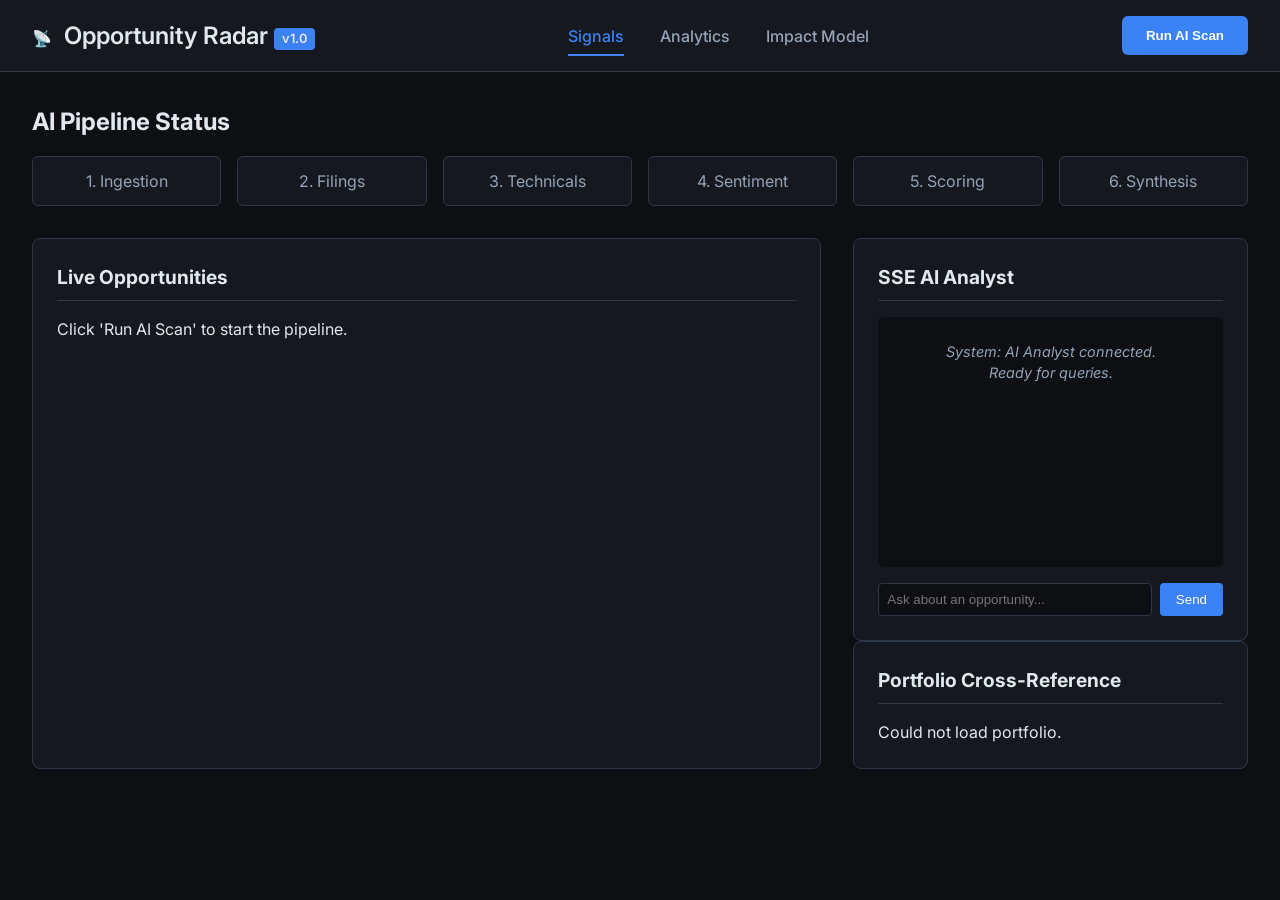
==== frontend/index.html @ d88554c7 "🚀 Initial release — Opportunity Radar v1.0" ====
<!DOCTYPE html>
<html lang="en">
<head>
    <meta charset="UTF-8">
    <meta name="viewport" content="width=device-width, initial-scale=1.0">
    <title>Opportunity Radar | AI FinTech Dashboard</title>
    <link rel="stylesheet" href="styles.css">
    <link href="https://fonts.googleapis.com/css2?family=Inter:wght@300;400;500;600;700&display=swap" rel="stylesheet">
</head>
<body class="dark-theme">
    <div class="scanline"></div>
    <header class="app-header">
        <div class="logo">
            <span class="logo-icon">📡</span>
            <h1>Opportunity Radar <span class="badge">v1.0</span></h1>
        </div>
        <nav class="main-nav">
            <a href="index.html" class="active">Signals</a>
            <a href="charts.html">Analytics</a>
            <a href="impact.html">Impact Model</a>
        </nav>
        <button id="scan-btn" class="primary-btn pulse">Run AI Scan</button>
    </header>

    <main class="dashboard">
        <section class="pipeline-section">
            <h2>AI Pipeline Status</h2>
            <div class="pipeline-stages" id="pipeline-stages">
                <div class="stage" id="stage-ingestion">1. Ingestion</div>
                <div class="stage" id="stage-filing">2. Filings</div>
                <div class="stage" id="stage-technical">3. Technicals</div>
                <div class="stage" id="stage-sentiment">4. Sentiment</div>
                <div class="stage" id="stage-scoring">5. Scoring</div>
                <div class="stage" id="stage-synthesis">6. Synthesis</div>
            </div>
        </section>

        <div class="layout-grid">
            <section class="signals-feed" id="signals-feed">
                <h2>Live Opportunities</h2>
                <div id="signals-container">
                    <p class="empty-state">Click 'Run AI Scan' to start the pipeline.</p>
                </div>
            </section>

            <aside class="sidebar">
                <div class="ai-analyst" id="ai-analyst">
                    <h2>SSE AI Analyst</h2>
                    <div class="chat-window" id="chat-window">
                        <div class="message system">System: AI Analyst connected. Ready for queries.</div>
                    </div>
                    <div class="chat-input-area">
                        <input type="text" id="chat-input" placeholder="Ask about an opportunity..." autocomplete="off">
                        <button id="send-btn">Send</button>
                    </div>
                </div>

                <div class="portfolio-panel" id="portfolio-panel">
                    <h2>Portfolio Cross-Reference</h2>
                    <div id="portfolio-content">
                        Loading...
                    </div>
                </div>
            </aside>
        </div>
    </main>

    <!-- Modal for Raw Signals -->
    <div id="signal-modal" class="modal">
        <div class="modal-content">
            <span class="close-btn">&times;</span>
            <h2 id="modal-title">Signal Details</h2>
            <div id="modal-body"></div>
        </div>
    </div>

    <script src="app.js"></script>
</body>
</html>
---- frontend/styles.css ----
:root {
    --bg-color: #0d0f12;
    --panel-bg: #15181e;
    --text-primary: #e2e8f0;
    --text-secondary: #94a3b8;
    --accent-blue: #3b82f6;
    --accent-green: #10b981;
    --accent-red: #ef4444;
    --border-color: #2d3748;
}

* { box-sizing: border-box; margin: 0; padding: 0; }

body {
    font-family: 'Inter', sans-serif;
    background-color: var(--bg-color);
    color: var(--text-primary);
    line-height: 1.5;
}

.scanline {
    width: 100%;
    height: 100px;
    background: linear-gradient(0deg, rgba(0,0,0,0) 0%, rgba(59, 130, 246, 0.1) 50%, rgba(0,0,0,0) 100%);
    position: fixed;
    top: -100px;
    left: 0;
    pointer-events: none;
    z-index: 9999;
    animation: scanline 8s linear infinite;
}

@keyframes scanline {
    0% { top: -100px; }
    100% { top: 100vh; }
}

.app-header {
    display: flex;
    justify-content: space-between;
    align-items: center;
    padding: 1rem 2rem;
    background-color: var(--panel-bg);
    border-bottom: 1px solid var(--border-color);
}

.logo h1 { font-size: 1.5rem; font-weight: 600; display: inline-block; margin-left: 0.5rem;}
.badge { background: var(--accent-blue); padding: 0.2rem 0.5rem; border-radius: 4px; font-size: 0.8rem; }

.main-nav a {
    color: var(--text-secondary);
    text-decoration: none;
    margin: 0 1rem;
    font-weight: 500;
}
.main-nav a.active { color: var(--accent-blue); border-bottom: 2px solid var(--accent-blue); padding-bottom: 0.5rem; }

.primary-btn {
    background: var(--accent-blue);
    color: white;
    border: none;
    padding: 0.75rem 1.5rem;
    border-radius: 6px;
    font-weight: 600;
    cursor: pointer;
    transition: all 0.2s;
}
.primary-btn:hover { background: #2563eb; }

.dashboard { padding: 2rem; max-width: 1400px; margin: 0 auto; }

.pipeline-section { margin-bottom: 2rem; }
.pipeline-stages { display: flex; gap: 1rem; margin-top: 1rem; }
.stage { flex: 1; text-align: center; padding: 0.75rem; background: var(--panel-bg); border-radius: 6px; border: 1px solid var(--border-color); color: var(--text-secondary); transition: 0.3s; }
.stage.active { background: rgba(59, 130, 246, 0.2); border-color: var(--accent-blue); color: var(--accent-blue); box-shadow: 0 0 10px rgba(59, 130, 246, 0.3); }

.layout-grid { display: grid; grid-template-columns: 2fr 1fr; gap: 2rem; }

.signals-feed, .ai-analyst, .portfolio-panel {
    background: var(--panel-bg);
    border: 1px solid var(--border-color);
    border-radius: 8px;
    padding: 1.5rem;
}
.signals-feed h2, .ai-analyst h2, .portfolio-panel h2 { margin-bottom: 1rem; font-size: 1.2rem; border-bottom: 1px solid var(--border-color); padding-bottom: 0.5rem; }

.signal-card {
    background: var(--bg-color);
    border: 1px solid var(--border-color);
    padding: 1rem;
    border-radius: 6px;
    margin-bottom: 1rem;
    display: flex;
    justify-content: space-between;
    align-items: center;
    cursor: pointer;
    transition: transform 0.2s;
}
.signal-card:hover { transform: translateY(-2px); border-color: var(--accent-blue); }
.signal-header h3 { font-size: 1.2rem; }
.signal-meta { display: flex; gap: 0.5rem; margin-top: 0.5rem; font-size: 0.85rem; }
.pill { padding: 0.2rem 0.5rem; border-radius: 12px; background: #2d3748; }
.pill.bullish { color: var(--accent-green); background: rgba(16, 185, 129, 0.1); border: 1px solid rgba(16, 185, 129, 0.2); }
.pill.bearish { color: var(--accent-red); background: rgba(239, 68, 68, 0.1); border: 1px solid rgba(239, 68, 68, 0.2); }
.score-badge { font-size: 1.5rem; font-weight: bold; color: var(--accent-blue); }

.chat-window { height: 250px; overflow-y: auto; display: flex; flex-direction: column; gap: 0.5rem; margin-bottom: 1rem; background: var(--bg-color); padding: 1rem; border-radius: 6px; }
.message { padding: 0.5rem; border-radius: 6px; max-width: 85%; font-size: 0.9rem; }
.message.system { background: transparent; color: var(--text-secondary); text-align: center; font-style: italic; align-self: center; }
.message.user { background: var(--accent-blue); align-self: flex-end; }
.message.ai { background: #2d3748; align-self: flex-start; }

.chat-input-area { display: flex; gap: 0.5rem; }
.chat-input-area input { flex: 1; padding: 0.5rem; border-radius: 4px; border: 1px solid var(--border-color); background: var(--bg-color); color: white; }
.chat-input-area button { padding: 0.5rem 1rem; border-radius: 4px; border: none; background: var(--accent-blue); color: white; cursor: pointer; }

.modal { display: none; position: fixed; top: 0; left: 0; width: 100%; height: 100%; background: rgba(0,0,0,0.8); z-index: 1000; justify-content: center; align-items: center; }
.modal-content { background: var(--panel-bg); padding: 2rem; border-radius: 8px; width: 500px; max-width: 90%; border: 1px solid var(--border-color); }
.close-btn { float: right; cursor: pointer; font-size: 1.5rem; }
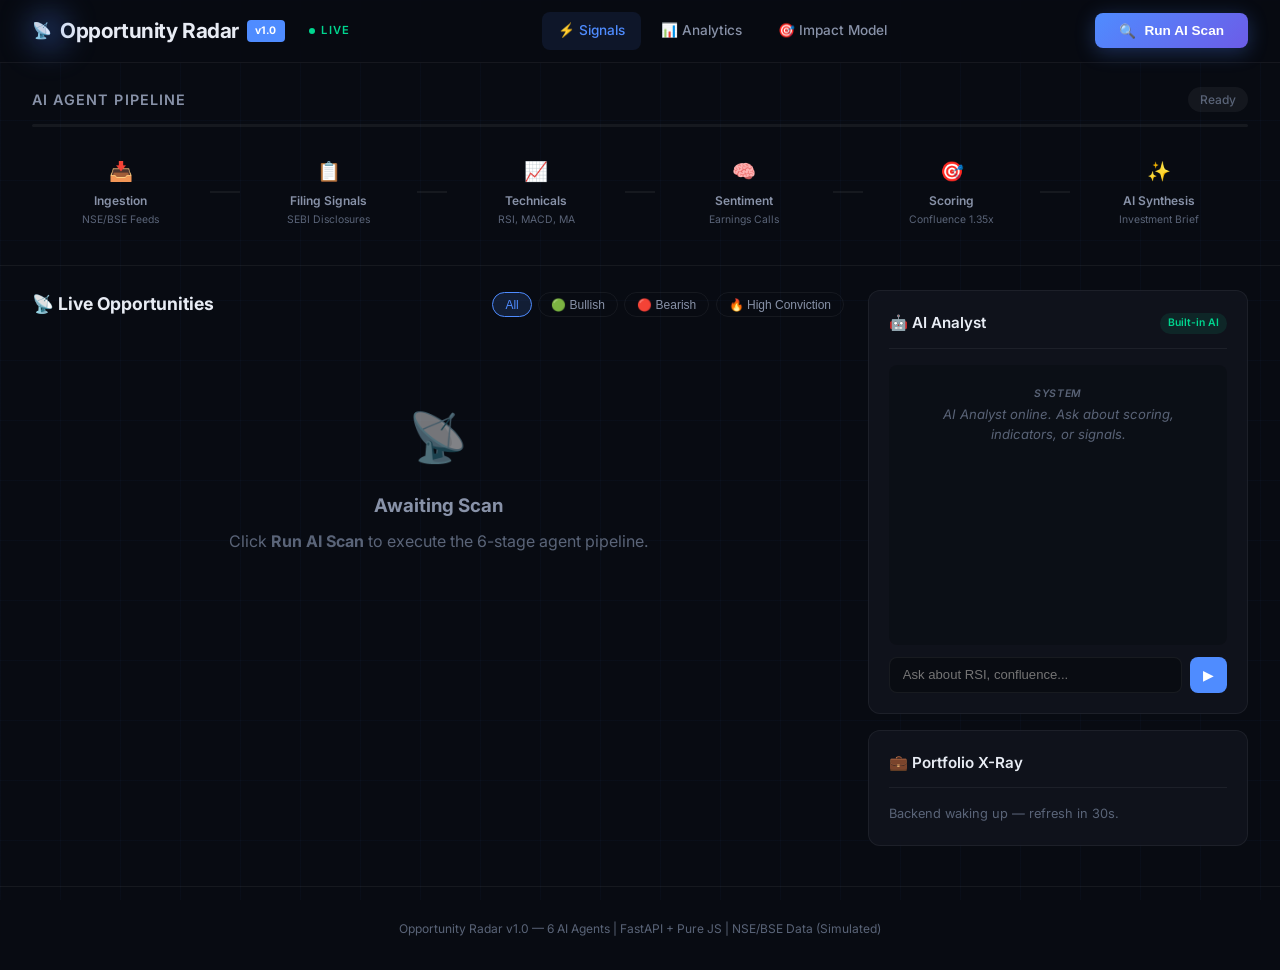
==== commit 987783fd: "Major upgrade: premium UI, real company data, built-in AI chat, rich signals" ====
--- a/frontend/index.html
+++ b/frontend/index.html
@@ -1,79 +1,131 @@
 <!DOCTYPE html>
 <html lang="en">
+
 <head>
     <meta charset="UTF-8">
     <meta name="viewport" content="width=device-width, initial-scale=1.0">
-    <title>Opportunity Radar | AI FinTech Dashboard</title>
+    <title>Opportunity Radar | AI-Powered Indian Market Intelligence</title>
     <link rel="stylesheet" href="styles.css">
-    <link href="https://fonts.googleapis.com/css2?family=Inter:wght@300;400;500;600;700&display=swap" rel="stylesheet">
+    <link href="https://fonts.googleapis.com/css2?family=Inter:wght@300;400;500;600;700;800&display=swap"
+        rel="stylesheet">
 </head>
-<body class="dark-theme">
+
+<body>
     <div class="scanline"></div>
-    <header class="app-header">
-        <div class="logo">
-            <span class="logo-icon">📡</span>
-            <h1>Opportunity Radar <span class="badge">v1.0</span></h1>
+    <div class="grid-bg"></div>
+    <header id="app-header">
+        <div class="header-left">
+            <div class="logo">
+                <div class="logo-pulse"></div><span class="logo-icon">📡</span>
+                <h1>Opportunity Radar</h1><span class="version-badge">v1.0</span>
+            </div>
+            <div class="live-indicator"><span class="live-dot"></span><span>LIVE</span></div>
         </div>
-        <nav class="main-nav">
-            <a href="index.html" class="active">Signals</a>
-            <a href="charts.html">Analytics</a>
-            <a href="impact.html">Impact Model</a>
+        <nav id="main-nav">
+            <a href="index.html" class="nav-link active"><span class="nav-icon">⚡</span> Signals</a>
+            <a href="charts.html" class="nav-link"><span class="nav-icon">📊</span> Analytics</a>
+            <a href="impact.html" class="nav-link"><span class="nav-icon">🎯</span> Impact Model</a>
         </nav>
-        <button id="scan-btn" class="primary-btn pulse">Run AI Scan</button>
+        <button id="scan-btn" class="scan-button"><span class="btn-icon">🔍</span><span>Run AI Scan</span></button>
     </header>
-
-    <main class="dashboard">
-        <section class="pipeline-section">
-            <h2>AI Pipeline Status</h2>
-            <div class="pipeline-stages" id="pipeline-stages">
-                <div class="stage" id="stage-ingestion">1. Ingestion</div>
-                <div class="stage" id="stage-filing">2. Filings</div>
-                <div class="stage" id="stage-technical">3. Technicals</div>
-                <div class="stage" id="stage-sentiment">4. Sentiment</div>
-                <div class="stage" id="stage-scoring">5. Scoring</div>
-                <div class="stage" id="stage-synthesis">6. Synthesis</div>
+    <section id="pipeline-section">
+        <div class="pipeline-header">
+            <h2>AI Agent Pipeline</h2><span id="pipeline-status" class="pipeline-status">Ready</span>
+        </div>
+        <div class="pipeline-track">
+            <div class="pipeline-progress" id="pipeline-progress"></div>
+        </div>
+        <div class="pipeline-stages" id="pipeline-stages">
+            <div class="stage" data-stage="ingestion">
+                <div class="stage-icon">📥</div>
+                <div class="stage-label">Ingestion</div>
+                <div class="stage-desc">NSE/BSE Feeds</div>
             </div>
-        </section>
-
-        <div class="layout-grid">
-            <section class="signals-feed" id="signals-feed">
-                <h2>Live Opportunities</h2>
+            <div class="stage-connector"></div>
+            <div class="stage" data-stage="filing">
+                <div class="stage-icon">📋</div>
+                <div class="stage-label">Filing Signals</div>
+                <div class="stage-desc">SEBI Disclosures</div>
+            </div>
+            <div class="stage-connector"></div>
+            <div class="stage" data-stage="technical">
+                <div class="stage-icon">📈</div>
+                <div class="stage-label">Technicals</div>
+                <div class="stage-desc">RSI, MACD, MA</div>
+            </div>
+            <div class="stage-connector"></div>
+            <div class="stage" data-stage="sentiment">
+                <div class="stage-icon">🧠</div>
+                <div class="stage-label">Sentiment</div>
+                <div class="stage-desc">Earnings Calls</div>
+            </div>
+            <div class="stage-connector"></div>
+            <div class="stage" data-stage="scoring">
+                <div class="stage-icon">🎯</div>
+                <div class="stage-label">Scoring</div>
+                <div class="stage-desc">Confluence 1.35x</div>
+            </div>
+            <div class="stage-connector"></div>
+            <div class="stage" data-stage="synthesis">
+                <div class="stage-icon">✨</div>
+                <div class="stage-label">AI Synthesis</div>
+                <div class="stage-desc">Investment Brief</div>
+            </div>
+        </div>
+    </section>
+    <main id="dashboard">
+        <div class="dashboard-grid">
+            <section id="signals-section">
+                <div class="section-header">
+                    <h2>📡 Live Opportunities</h2>
+                    <div class="filter-pills" id="filter-pills">
+                        <button class="pill active" data-filter="all">All</button>
+                        <button class="pill" data-filter="BULLISH">🟢 Bullish</button>
+                        <button class="pill" data-filter="BEARISH">🔴 Bearish</button>
+                        <button class="pill" data-filter="HIGH">🔥 High Conviction</button>
+                    </div>
+                </div>
                 <div id="signals-container">
-                    <p class="empty-state">Click 'Run AI Scan' to start the pipeline.</p>
+                    <div class="empty-state">
+                        <div class="empty-icon">📡</div>
+                        <h3>Awaiting Scan</h3>
+                        <p>Click <strong>Run AI Scan</strong> to execute the 6-stage agent pipeline.</p>
+                    </div>
                 </div>
             </section>
-
-            <aside class="sidebar">
-                <div class="ai-analyst" id="ai-analyst">
-                    <h2>SSE AI Analyst</h2>
-                    <div class="chat-window" id="chat-window">
-                        <div class="message system">System: AI Analyst connected. Ready for queries.</div>
+            <aside id="sidebar">
+                <div class="glass-card" id="ai-chat-card">
+                    <div class="card-header">
+                        <h3>🤖 AI Analyst</h3><span class="card-badge">Built-in AI</span>
                     </div>
-                    <div class="chat-input-area">
-                        <input type="text" id="chat-input" placeholder="Ask about an opportunity..." autocomplete="off">
-                        <button id="send-btn">Send</button>
+                    <div id="chat-window">
+                        <div class="chat-msg system"><span class="msg-label">System</span>AI Analyst online. Ask about
+                            scoring, indicators, or signals.</div>
                     </div>
+                    <div class="chat-input-row"><input type="text" id="chat-input"
+                            placeholder="Ask about RSI, confluence..." autocomplete="off"><button
+                            id="send-btn">▶</button></div>
                 </div>
-
-                <div class="portfolio-panel" id="portfolio-panel">
-                    <h2>Portfolio Cross-Reference</h2>
+                <div class="glass-card" id="portfolio-card">
+                    <div class="card-header">
+                        <h3>💼 Portfolio X-Ray</h3>
+                    </div>
                     <div id="portfolio-content">
-                        Loading...
+                        <div class="loading-shimmer"></div>
                     </div>
                 </div>
             </aside>
         </div>
     </main>
-
-    <!-- Modal for Raw Signals -->
-    <div id="signal-modal" class="modal">
-        <div class="modal-content">
-            <span class="close-btn">&times;</span>
-            <h2 id="modal-title">Signal Details</h2>
+    <div id="signal-modal" class="modal-overlay">
+        <div class="modal-container"><button class="modal-close" id="modal-close">&times;</button>
             <div id="modal-body"></div>
         </div>
     </div>
-
+    <footer id="app-footer">
+        <p>Opportunity Radar v1.0 — 6 AI Agents | FastAPI + Pure JS | NSE/BSE Data (Simulated)</p>
+    </footer>
     <script src="app.js"></script>
 </body>
-</html>
+
+</html>
--- a/frontend/styles.css
+++ b/frontend/styles.css
@@ -1,119 +1,990 @@
 :root {
-    --bg-color: #0d0f12;
-    --panel-bg: #15181e;
-    --text-primary: #e2e8f0;
-    --text-secondary: #94a3b8;
-    --accent-blue: #3b82f6;
-    --accent-green: #10b981;
-    --accent-red: #ef4444;
-    --border-color: #2d3748;
-}
-
-* { box-sizing: border-box; margin: 0; padding: 0; }
+    --bg-primary: #080b12;
+    --bg-secondary: #0f1219;
+    --bg-card: rgba(17, 21, 30, 0.85);
+    --bg-card-hover: rgba(25, 30, 42, 0.95);
+    --text-primary: #e8ecf4;
+    --text-secondary: #8892a8;
+    --text-muted: #5a6478;
+    --accent: #4f8cff;
+    --accent-glow: rgba(79, 140, 255, 0.3);
+    --green: #00d68f;
+    --green-bg: rgba(0, 214, 143, 0.1);
+    --red: #ff5c5c;
+    --red-bg: rgba(255, 92, 92, 0.1);
+    --amber: #ffb84d;
+    --amber-bg: rgba(255, 184, 77, 0.1);
+    --border: rgba(255, 255, 255, 0.06);
+    --border-hover: rgba(79, 140, 255, 0.3);
+    --radius: 12px;
+    --radius-sm: 8px;
+    --shadow: 0 8px 32px rgba(0, 0, 0, 0.4);
+}
+
+* {
+    box-sizing: border-box;
+    margin: 0;
+    padding: 0;
+}
+
+html {
+    scroll-behavior: smooth;
+}
 
 body {
-    font-family: 'Inter', sans-serif;
-    background-color: var(--bg-color);
+    font-family: 'Inter', -apple-system, BlinkMacSystemFont, sans-serif;
+    background: var(--bg-primary);
     color: var(--text-primary);
-    line-height: 1.5;
-}
-
+    line-height: 1.6;
+    min-height: 100vh;
+    overflow-x: hidden;
+}
+
+/* ── Grid Background ──────────────────────────────── */
+.grid-bg {
+    position: fixed;
+    top: 0;
+    left: 0;
+    width: 100%;
+    height: 100%;
+    background-image:
+        linear-gradient(rgba(79, 140, 255, 0.03) 1px, transparent 1px),
+        linear-gradient(90deg, rgba(79, 140, 255, 0.03) 1px, transparent 1px);
+    background-size: 60px 60px;
+    pointer-events: none;
+    z-index: 0;
+}
+
+/* ── Scanline ─────────────────────────────────────── */
 .scanline {
     width: 100%;
-    height: 100px;
-    background: linear-gradient(0deg, rgba(0,0,0,0) 0%, rgba(59, 130, 246, 0.1) 50%, rgba(0,0,0,0) 100%);
+    height: 120px;
+    background: linear-gradient(0deg, transparent 0%, rgba(79, 140, 255, 0.06) 50%, transparent 100%);
     position: fixed;
-    top: -100px;
+    top: -120px;
     left: 0;
     pointer-events: none;
     z-index: 9999;
-    animation: scanline 8s linear infinite;
+    animation: scanline 6s linear infinite;
 }
 
 @keyframes scanline {
-    0% { top: -100px; }
-    100% { top: 100vh; }
-}
-
-.app-header {
+    0% {
+        top: -120px;
+    }
+
+    100% {
+        top: 100vh;
+    }
+}
+
+/* ── Header ───────────────────────────────────────── */
+#app-header {
+    position: sticky;
+    top: 0;
+    z-index: 100;
     display: flex;
     justify-content: space-between;
     align-items: center;
-    padding: 1rem 2rem;
-    background-color: var(--panel-bg);
-    border-bottom: 1px solid var(--border-color);
-}
-
-.logo h1 { font-size: 1.5rem; font-weight: 600; display: inline-block; margin-left: 0.5rem;}
-.badge { background: var(--accent-blue); padding: 0.2rem 0.5rem; border-radius: 4px; font-size: 0.8rem; }
-
-.main-nav a {
+    padding: 0.75rem 2rem;
+    background: rgba(8, 11, 18, 0.9);
+    backdrop-filter: blur(20px);
+    border-bottom: 1px solid var(--border);
+}
+
+.header-left {
+    display: flex;
+    align-items: center;
+    gap: 1.5rem;
+}
+
+.logo {
+    display: flex;
+    align-items: center;
+    gap: 0.5rem;
+    position: relative;
+}
+
+.logo-pulse {
+    position: absolute;
+    left: -4px;
+    top: 50%;
+    transform: translateY(-50%);
+    width: 40px;
+    height: 40px;
+    border-radius: 50%;
+    background: var(--accent-glow);
+    filter: blur(15px);
+    animation: pulse 2s ease-in-out infinite;
+}
+
+@keyframes pulse {
+
+    0%,
+    100% {
+        opacity: 0.4;
+        transform: translateY(-50%) scale(1);
+    }
+
+    50% {
+        opacity: 0.8;
+        transform: translateY(-50%) scale(1.2);
+    }
+}
+
+.logo h1 {
+    font-size: 1.3rem;
+    font-weight: 700;
+    letter-spacing: -0.02em;
+}
+
+.version-badge {
+    background: var(--accent);
+    color: white;
+    padding: 0.15rem 0.5rem;
+    border-radius: 4px;
+    font-size: 0.65rem;
+    font-weight: 700;
+    letter-spacing: 0.05em;
+}
+
+.live-indicator {
+    display: flex;
+    align-items: center;
+    gap: 0.4rem;
+    font-size: 0.7rem;
+    font-weight: 600;
+    color: var(--green);
+    text-transform: uppercase;
+    letter-spacing: 0.1em;
+}
+
+.live-dot {
+    width: 6px;
+    height: 6px;
+    background: var(--green);
+    border-radius: 50%;
+    animation: blink 1.5s infinite;
+}
+
+@keyframes blink {
+
+    0%,
+    100% {
+        opacity: 1;
+    }
+
+    50% {
+        opacity: 0.3;
+    }
+}
+
+#main-nav {
+    display: flex;
+    gap: 0.25rem;
+}
+
+.nav-link {
     color: var(--text-secondary);
     text-decoration: none;
-    margin: 0 1rem;
+    padding: 0.5rem 1rem;
+    border-radius: var(--radius-sm);
+    font-size: 0.85rem;
     font-weight: 500;
-}
-.main-nav a.active { color: var(--accent-blue); border-bottom: 2px solid var(--accent-blue); padding-bottom: 0.5rem; }
-
-.primary-btn {
-    background: var(--accent-blue);
+    transition: all 0.2s;
+}
+
+.nav-link:hover {
+    color: var(--text-primary);
+    background: rgba(255, 255, 255, 0.05);
+}
+
+.nav-link.active {
+    color: var(--accent);
+    background: rgba(79, 140, 255, 0.1);
+}
+
+.scan-button {
+    display: flex;
+    align-items: center;
+    gap: 0.5rem;
+    background: linear-gradient(135deg, var(--accent), #6c5ce7);
     color: white;
     border: none;
-    padding: 0.75rem 1.5rem;
-    border-radius: 6px;
-    font-weight: 600;
+    padding: 0.6rem 1.5rem;
+    border-radius: var(--radius-sm);
+    font-weight: 600;
+    font-size: 0.85rem;
+    cursor: pointer;
+    transition: all 0.3s;
+    box-shadow: 0 4px 20px var(--accent-glow);
+}
+
+.scan-button:hover {
+    transform: translateY(-1px);
+    box-shadow: 0 6px 30px var(--accent-glow);
+}
+
+.scan-button:disabled {
+    opacity: 0.6;
+    cursor: not-allowed;
+    transform: none;
+}
+
+/* ── Pipeline ─────────────────────────────────────── */
+#pipeline-section {
+    padding: 1.5rem 2rem;
+    position: relative;
+    z-index: 1;
+    border-bottom: 1px solid var(--border);
+}
+
+.pipeline-header {
+    display: flex;
+    justify-content: space-between;
+    align-items: center;
+    margin-bottom: 0.75rem;
+}
+
+.pipeline-header h2 {
+    font-size: 0.9rem;
+    font-weight: 600;
+    color: var(--text-secondary);
+    text-transform: uppercase;
+    letter-spacing: 0.08em;
+}
+
+.pipeline-status {
+    font-size: 0.75rem;
+    padding: 0.2rem 0.75rem;
+    border-radius: 20px;
+    background: rgba(255, 255, 255, 0.05);
+    color: var(--text-muted);
+    font-weight: 500;
+}
+
+.pipeline-status.running {
+    color: var(--amber);
+    background: var(--amber-bg);
+}
+
+.pipeline-status.complete {
+    color: var(--green);
+    background: var(--green-bg);
+}
+
+.pipeline-track {
+    height: 3px;
+    background: var(--border);
+    border-radius: 2px;
+    margin-bottom: 1rem;
+    overflow: hidden;
+}
+
+.pipeline-progress {
+    height: 100%;
+    width: 0%;
+    background: linear-gradient(90deg, var(--accent), var(--green));
+    border-radius: 2px;
+    transition: width 0.5s ease;
+}
+
+.pipeline-stages {
+    display: flex;
+    align-items: center;
+    gap: 0;
+    justify-content: space-between;
+}
+
+.stage {
+    flex: 1;
+    text-align: center;
+    padding: 0.75rem 0.5rem;
+    border-radius: var(--radius-sm);
+    transition: all 0.3s;
+    border: 1px solid transparent;
+    cursor: default;
+}
+
+.stage-icon {
+    font-size: 1.2rem;
+    margin-bottom: 0.25rem;
+}
+
+.stage-label {
+    font-size: 0.75rem;
+    font-weight: 600;
+    color: var(--text-secondary);
+}
+
+.stage-desc {
+    font-size: 0.65rem;
+    color: var(--text-muted);
+    margin-top: 0.1rem;
+}
+
+.stage.active {
+    background: rgba(79, 140, 255, 0.08);
+    border-color: var(--border-hover);
+}
+
+.stage.active .stage-label {
+    color: var(--accent);
+}
+
+.stage.done {
+    background: rgba(0, 214, 143, 0.05);
+}
+
+.stage.done .stage-label {
+    color: var(--green);
+}
+
+.stage-connector {
+    width: 30px;
+    height: 2px;
+    background: var(--border);
+    flex-shrink: 0;
+}
+
+/* ── Dashboard Grid ───────────────────────────────── */
+#dashboard {
+    padding: 1.5rem 2rem;
+    position: relative;
+    z-index: 1;
+}
+
+.dashboard-grid {
+    display: grid;
+    grid-template-columns: 1fr 380px;
+    gap: 1.5rem;
+}
+
+/* ── Section Headers ──────────────────────────────── */
+.section-header {
+    display: flex;
+    justify-content: space-between;
+    align-items: center;
+    margin-bottom: 1rem;
+    flex-wrap: wrap;
+    gap: 0.75rem;
+}
+
+.section-header h2 {
+    font-size: 1.1rem;
+    font-weight: 700;
+}
+
+/* ── Filter Pills ────────────────────────────────── */
+.filter-pills {
+    display: flex;
+    gap: 0.4rem;
+}
+
+.pill {
+    padding: 0.3rem 0.75rem;
+    border-radius: 20px;
+    border: 1px solid var(--border);
+    background: transparent;
+    color: var(--text-secondary);
+    font-size: 0.75rem;
+    font-weight: 500;
     cursor: pointer;
     transition: all 0.2s;
 }
-.primary-btn:hover { background: #2563eb; }
-
-.dashboard { padding: 2rem; max-width: 1400px; margin: 0 auto; }
-
-.pipeline-section { margin-bottom: 2rem; }
-.pipeline-stages { display: flex; gap: 1rem; margin-top: 1rem; }
-.stage { flex: 1; text-align: center; padding: 0.75rem; background: var(--panel-bg); border-radius: 6px; border: 1px solid var(--border-color); color: var(--text-secondary); transition: 0.3s; }
-.stage.active { background: rgba(59, 130, 246, 0.2); border-color: var(--accent-blue); color: var(--accent-blue); box-shadow: 0 0 10px rgba(59, 130, 246, 0.3); }
-
-.layout-grid { display: grid; grid-template-columns: 2fr 1fr; gap: 2rem; }
-
-.signals-feed, .ai-analyst, .portfolio-panel {
-    background: var(--panel-bg);
-    border: 1px solid var(--border-color);
-    border-radius: 8px;
-    padding: 1.5rem;
-}
-.signals-feed h2, .ai-analyst h2, .portfolio-panel h2 { margin-bottom: 1rem; font-size: 1.2rem; border-bottom: 1px solid var(--border-color); padding-bottom: 0.5rem; }
-
+
+.pill:hover {
+    border-color: var(--text-muted);
+    color: var(--text-primary);
+}
+
+.pill.active {
+    background: rgba(79, 140, 255, 0.15);
+    border-color: var(--accent);
+    color: var(--accent);
+}
+
+/* ── Empty State ──────────────────────────────────── */
+.empty-state {
+    text-align: center;
+    padding: 4rem 2rem;
+    color: var(--text-muted);
+}
+
+.empty-icon {
+    font-size: 3rem;
+    margin-bottom: 1rem;
+    opacity: 0.5;
+}
+
+.empty-state h3 {
+    color: var(--text-secondary);
+    margin-bottom: 0.5rem;
+}
+
+/* ── Signal Cards ─────────────────────────────────── */
 .signal-card {
-    background: var(--bg-color);
-    border: 1px solid var(--border-color);
+    background: var(--bg-card);
+    border: 1px solid var(--border);
+    border-radius: var(--radius);
+    padding: 1.25rem;
+    margin-bottom: 0.75rem;
+    cursor: pointer;
+    transition: all 0.25s;
+    position: relative;
+    overflow: hidden;
+}
+
+.signal-card::before {
+    content: '';
+    position: absolute;
+    top: 0;
+    left: 0;
+    width: 3px;
+    height: 100%;
+    border-radius: 3px 0 0 3px;
+}
+
+.signal-card.bullish::before {
+    background: var(--green);
+}
+
+.signal-card.bearish::before {
+    background: var(--red);
+}
+
+.signal-card.neutral::before {
+    background: var(--text-muted);
+}
+
+.signal-card:hover {
+    background: var(--bg-card-hover);
+    border-color: var(--border-hover);
+    transform: translateY(-2px);
+    box-shadow: var(--shadow);
+}
+
+.card-top {
+    display: flex;
+    justify-content: space-between;
+    align-items: flex-start;
+    margin-bottom: 0.75rem;
+}
+
+.card-symbol {
+    font-size: 1.15rem;
+    font-weight: 700;
+}
+
+.card-company {
+    font-size: 0.8rem;
+    color: var(--text-secondary);
+    margin-top: 0.1rem;
+}
+
+.card-sector {
+    font-size: 0.7rem;
+    color: var(--text-muted);
+}
+
+.card-score-wrap {
+    text-align: right;
+}
+
+.card-score {
+    font-size: 1.8rem;
+    font-weight: 800;
+    background: linear-gradient(135deg, var(--accent), #6c5ce7);
+    -webkit-background-clip: text;
+    -webkit-text-fill-color: transparent;
+    line-height: 1;
+}
+
+.card-score-label {
+    font-size: 0.6rem;
+    color: var(--text-muted);
+    text-transform: uppercase;
+    letter-spacing: 0.08em;
+}
+
+.card-tags {
+    display: flex;
+    gap: 0.4rem;
+    flex-wrap: wrap;
+    margin-bottom: 0.75rem;
+}
+
+.tag {
+    padding: 0.2rem 0.6rem;
+    border-radius: 20px;
+    font-size: 0.7rem;
+    font-weight: 600;
+}
+
+.tag.bullish {
+    color: var(--green);
+    background: var(--green-bg);
+    border: 1px solid rgba(0, 214, 143, 0.15);
+}
+
+.tag.bearish {
+    color: var(--red);
+    background: var(--red-bg);
+    border: 1px solid rgba(255, 92, 92, 0.15);
+}
+
+.tag.neutral {
+    color: var(--text-muted);
+    background: rgba(255, 255, 255, 0.05);
+    border: 1px solid var(--border);
+}
+
+.tag.confluence {
+    color: var(--amber);
+    background: var(--amber-bg);
+    border: 1px solid rgba(255, 184, 77, 0.15);
+}
+
+.tag.conviction {
+    color: var(--accent);
+    background: rgba(79, 140, 255, 0.1);
+    border: 1px solid rgba(79, 140, 255, 0.15);
+}
+
+.card-metrics {
+    display: grid;
+    grid-template-columns: repeat(3, 1fr);
+    gap: 0.5rem;
+    margin-bottom: 0.75rem;
+}
+
+.metric {
+    text-align: center;
+    padding: 0.4rem;
+    background: rgba(255, 255, 255, 0.02);
+    border-radius: var(--radius-sm);
+}
+
+.metric-value {
+    font-size: 0.85rem;
+    font-weight: 700;
+    color: var(--text-primary);
+}
+
+.metric-label {
+    font-size: 0.6rem;
+    color: var(--text-muted);
+    text-transform: uppercase;
+    letter-spacing: 0.05em;
+}
+
+.card-brief {
+    font-size: 0.8rem;
+    color: var(--text-secondary);
+    line-height: 1.5;
+    border-top: 1px solid var(--border);
+    padding-top: 0.75rem;
+}
+
+.card-time {
+    font-size: 0.65rem;
+    color: var(--text-muted);
+    margin-top: 0.5rem;
+}
+
+/* ── Glass Cards (Sidebar) ────────────────────────── */
+.glass-card {
+    background: var(--bg-card);
+    border: 1px solid var(--border);
+    border-radius: var(--radius);
+    padding: 1.25rem;
+    margin-bottom: 1rem;
+    backdrop-filter: blur(10px);
+}
+
+.card-header {
+    display: flex;
+    justify-content: space-between;
+    align-items: center;
+    margin-bottom: 1rem;
+    padding-bottom: 0.75rem;
+    border-bottom: 1px solid var(--border);
+}
+
+.card-header h3 {
+    font-size: 0.95rem;
+    font-weight: 600;
+}
+
+.card-badge {
+    font-size: 0.65rem;
+    padding: 0.15rem 0.5rem;
+    border-radius: 20px;
+    background: var(--green-bg);
+    color: var(--green);
+    font-weight: 600;
+}
+
+/* ── Chat ─────────────────────────────────────────── */
+#chat-window {
+    height: 280px;
+    overflow-y: auto;
+    display: flex;
+    flex-direction: column;
+    gap: 0.5rem;
+    margin-bottom: 0.75rem;
+    padding: 0.75rem;
+    background: rgba(0, 0, 0, 0.2);
+    border-radius: var(--radius-sm);
+}
+
+.chat-msg {
+    padding: 0.6rem 0.8rem;
+    border-radius: var(--radius-sm);
+    font-size: 0.82rem;
+    max-width: 90%;
+    line-height: 1.5;
+    animation: fadeIn 0.3s ease;
+}
+
+@keyframes fadeIn {
+    from {
+        opacity: 0;
+        transform: translateY(5px);
+    }
+
+    to {
+        opacity: 1;
+        transform: translateY(0);
+    }
+}
+
+.chat-msg.system {
+    color: var(--text-muted);
+    font-style: italic;
+    text-align: center;
+    align-self: center;
+    background: transparent;
+}
+
+.msg-label {
+    display: block;
+    font-size: 0.65rem;
+    font-weight: 600;
+    text-transform: uppercase;
+    letter-spacing: 0.05em;
+    margin-bottom: 0.2rem;
+    color: var(--text-muted);
+}
+
+.chat-msg.user {
+    background: linear-gradient(135deg, var(--accent), #6c5ce7);
+    align-self: flex-end;
+    color: white;
+    border-bottom-right-radius: 2px;
+}
+
+.chat-msg.ai {
+    background: rgba(255, 255, 255, 0.05);
+    align-self: flex-start;
+    border-bottom-left-radius: 2px;
+}
+
+.chat-input-row {
+    display: flex;
+    gap: 0.5rem;
+}
+
+.chat-input-row input {
+    flex: 1;
+    padding: 0.6rem 0.8rem;
+    border-radius: var(--radius-sm);
+    border: 1px solid var(--border);
+    background: rgba(0, 0, 0, 0.3);
+    color: var(--text-primary);
+    font-size: 0.82rem;
+    outline: none;
+    transition: border-color 0.2s;
+}
+
+.chat-input-row input:focus {
+    border-color: var(--accent);
+}
+
+.chat-input-row button {
+    padding: 0.6rem 0.8rem;
+    border-radius: var(--radius-sm);
+    border: none;
+    background: var(--accent);
+    color: white;
+    cursor: pointer;
+    font-size: 0.85rem;
+    transition: all 0.2s;
+}
+
+.chat-input-row button:hover {
+    background: #3a7ae8;
+}
+
+/* ── Portfolio ────────────────────────────────────── */
+.portfolio-holding {
+    display: flex;
+    justify-content: space-between;
+    align-items: center;
+    padding: 0.5rem 0;
+    border-bottom: 1px solid var(--border);
+}
+
+.portfolio-holding:last-child {
+    border-bottom: none;
+}
+
+.holding-name {
+    font-size: 0.82rem;
+    font-weight: 600;
+}
+
+.holding-sector {
+    font-size: 0.65rem;
+    color: var(--text-muted);
+}
+
+.holding-stats {
+    text-align: right;
+}
+
+.holding-weight {
+    font-size: 0.82rem;
+    font-weight: 600;
+}
+
+.holding-return {
+    font-size: 0.7rem;
+}
+
+.holding-return.positive {
+    color: var(--green);
+}
+
+.holding-return.negative {
+    color: var(--red);
+}
+
+.portfolio-summary {
+    margin-top: 1rem;
+    padding: 0.75rem;
+    background: rgba(79, 140, 255, 0.05);
+    border-radius: var(--radius-sm);
+    border: 1px solid rgba(79, 140, 255, 0.1);
+}
+
+.portfolio-summary p {
+    font-size: 0.78rem;
+    color: var(--text-secondary);
+    margin-bottom: 0.3rem;
+}
+
+.portfolio-warning {
+    margin-top: 0.75rem;
+    padding: 0.5rem 0.75rem;
+    background: var(--red-bg);
+    border-left: 2px solid var(--red);
+    border-radius: 0 var(--radius-sm) var(--radius-sm) 0;
+    font-size: 0.75rem;
+    color: var(--text-secondary);
+}
+
+.portfolio-rec {
+    margin-top: 0.5rem;
+    padding: 0.5rem 0.75rem;
+    background: var(--green-bg);
+    border-left: 2px solid var(--green);
+    border-radius: 0 var(--radius-sm) var(--radius-sm) 0;
+    font-size: 0.75rem;
+    color: var(--text-secondary);
+}
+
+/* ── Loading Shimmer ──────────────────────────────── */
+.loading-shimmer {
+    height: 100px;
+    background: linear-gradient(90deg, var(--bg-secondary) 25%, rgba(255, 255, 255, 0.03) 50%, var(--bg-secondary) 75%);
+    background-size: 200% 100%;
+    animation: shimmer 1.5s infinite;
+    border-radius: var(--radius-sm);
+}
+
+@keyframes shimmer {
+    0% {
+        background-position: 200% 0;
+    }
+
+    100% {
+        background-position: -200% 0;
+    }
+}
+
+/* ── Modal ────────────────────────────────────────── */
+.modal-overlay {
+    display: none;
+    position: fixed;
+    inset: 0;
+    background: rgba(0, 0, 0, 0.7);
+    backdrop-filter: blur(8px);
+    z-index: 1000;
+    justify-content: center;
+    align-items: center;
+    animation: fadeIn 0.2s ease;
+}
+
+.modal-container {
+    background: var(--bg-secondary);
+    border: 1px solid var(--border);
+    border-radius: var(--radius);
+    width: 600px;
+    max-width: 92vw;
+    max-height: 85vh;
+    overflow-y: auto;
+    padding: 2rem;
+    position: relative;
+    box-shadow: 0 24px 64px rgba(0, 0, 0, 0.5);
+}
+
+.modal-close {
+    position: absolute;
+    top: 1rem;
+    right: 1rem;
+    background: rgba(255, 255, 255, 0.05);
+    border: 1px solid var(--border);
+    color: var(--text-secondary);
+    font-size: 1.2rem;
+    width: 32px;
+    height: 32px;
+    border-radius: 50%;
+    cursor: pointer;
+    display: flex;
+    align-items: center;
+    justify-content: center;
+    transition: all 0.2s;
+}
+
+.modal-close:hover {
+    background: var(--red-bg);
+    color: var(--red);
+    border-color: rgba(255, 92, 92, 0.2);
+}
+
+.modal-header {
+    margin-bottom: 1.5rem;
+}
+
+.modal-symbol {
+    font-size: 1.5rem;
+    font-weight: 800;
+}
+
+.modal-company {
+    font-size: 0.9rem;
+    color: var(--text-secondary);
+}
+
+.modal-grid {
+    display: grid;
+    grid-template-columns: 1fr 1fr;
+    gap: 0.75rem;
+    margin: 1rem 0;
+}
+
+.modal-stat {
+    padding: 0.75rem;
+    background: rgba(255, 255, 255, 0.02);
+    border-radius: var(--radius-sm);
+    border: 1px solid var(--border);
+}
+
+.modal-stat-label {
+    font-size: 0.65rem;
+    color: var(--text-muted);
+    text-transform: uppercase;
+    letter-spacing: 0.05em;
+}
+
+.modal-stat-value {
+    font-size: 1rem;
+    font-weight: 700;
+    margin-top: 0.2rem;
+}
+
+.modal-signals {
+    margin: 1.5rem 0;
+}
+
+.modal-signals h4 {
+    font-size: 0.85rem;
+    font-weight: 600;
+    margin-bottom: 0.75rem;
+    color: var(--text-secondary);
+}
+
+.modal-signal-item {
+    padding: 0.6rem 0.8rem;
+    background: rgba(0, 0, 0, 0.2);
+    border-radius: var(--radius-sm);
+    margin-bottom: 0.4rem;
+    font-size: 0.82rem;
+    border-left: 2px solid var(--accent);
+    color: var(--text-secondary);
+}
+
+.modal-brief {
     padding: 1rem;
-    border-radius: 6px;
-    margin-bottom: 1rem;
-    display: flex;
-    justify-content: space-between;
-    align-items: center;
-    cursor: pointer;
-    transition: transform 0.2s;
-}
-.signal-card:hover { transform: translateY(-2px); border-color: var(--accent-blue); }
-.signal-header h3 { font-size: 1.2rem; }
-.signal-meta { display: flex; gap: 0.5rem; margin-top: 0.5rem; font-size: 0.85rem; }
-.pill { padding: 0.2rem 0.5rem; border-radius: 12px; background: #2d3748; }
-.pill.bullish { color: var(--accent-green); background: rgba(16, 185, 129, 0.1); border: 1px solid rgba(16, 185, 129, 0.2); }
-.pill.bearish { color: var(--accent-red); background: rgba(239, 68, 68, 0.1); border: 1px solid rgba(239, 68, 68, 0.2); }
-.score-badge { font-size: 1.5rem; font-weight: bold; color: var(--accent-blue); }
-
-.chat-window { height: 250px; overflow-y: auto; display: flex; flex-direction: column; gap: 0.5rem; margin-bottom: 1rem; background: var(--bg-color); padding: 1rem; border-radius: 6px; }
-.message { padding: 0.5rem; border-radius: 6px; max-width: 85%; font-size: 0.9rem; }
-.message.system { background: transparent; color: var(--text-secondary); text-align: center; font-style: italic; align-self: center; }
-.message.user { background: var(--accent-blue); align-self: flex-end; }
-.message.ai { background: #2d3748; align-self: flex-start; }
-
-.chat-input-area { display: flex; gap: 0.5rem; }
-.chat-input-area input { flex: 1; padding: 0.5rem; border-radius: 4px; border: 1px solid var(--border-color); background: var(--bg-color); color: white; }
-.chat-input-area button { padding: 0.5rem 1rem; border-radius: 4px; border: none; background: var(--accent-blue); color: white; cursor: pointer; }
-
-.modal { display: none; position: fixed; top: 0; left: 0; width: 100%; height: 100%; background: rgba(0,0,0,0.8); z-index: 1000; justify-content: center; align-items: center; }
-.modal-content { background: var(--panel-bg); padding: 2rem; border-radius: 8px; width: 500px; max-width: 90%; border: 1px solid var(--border-color); }
-.close-btn { float: right; cursor: pointer; font-size: 1.5rem; }
+    background: rgba(79, 140, 255, 0.05);
+    border: 1px solid rgba(79, 140, 255, 0.1);
+    border-radius: var(--radius-sm);
+    font-size: 0.85rem;
+    color: var(--text-secondary);
+    line-height: 1.7;
+}
+
+/* ── Footer ───────────────────────────────────────── */
+#app-footer {
+    text-align: center;
+    padding: 2rem;
+    color: var(--text-muted);
+    font-size: 0.75rem;
+    border-top: 1px solid var(--border);
+    position: relative;
+    z-index: 1;
+}
+
+/* ── Responsive ───────────────────────────────────── */
+@media (max-width: 900px) {
+    .dashboard-grid {
+        grid-template-columns: 1fr;
+    }
+
+    .pipeline-stages {
+        flex-wrap: wrap;
+    }
+
+    .stage-connector {
+        display: none;
+    }
+
+    .stage {
+        flex: 0 0 30%;
+    }
+
+    #app-header {
+        flex-wrap: wrap;
+        gap: 0.5rem;
+        padding: 0.5rem 1rem;
+    }
+
+    .card-metrics {
+        grid-template-columns: repeat(2, 1fr);
+    }
+
+    .filter-pills {
+        flex-wrap: wrap;
+    }
+}
